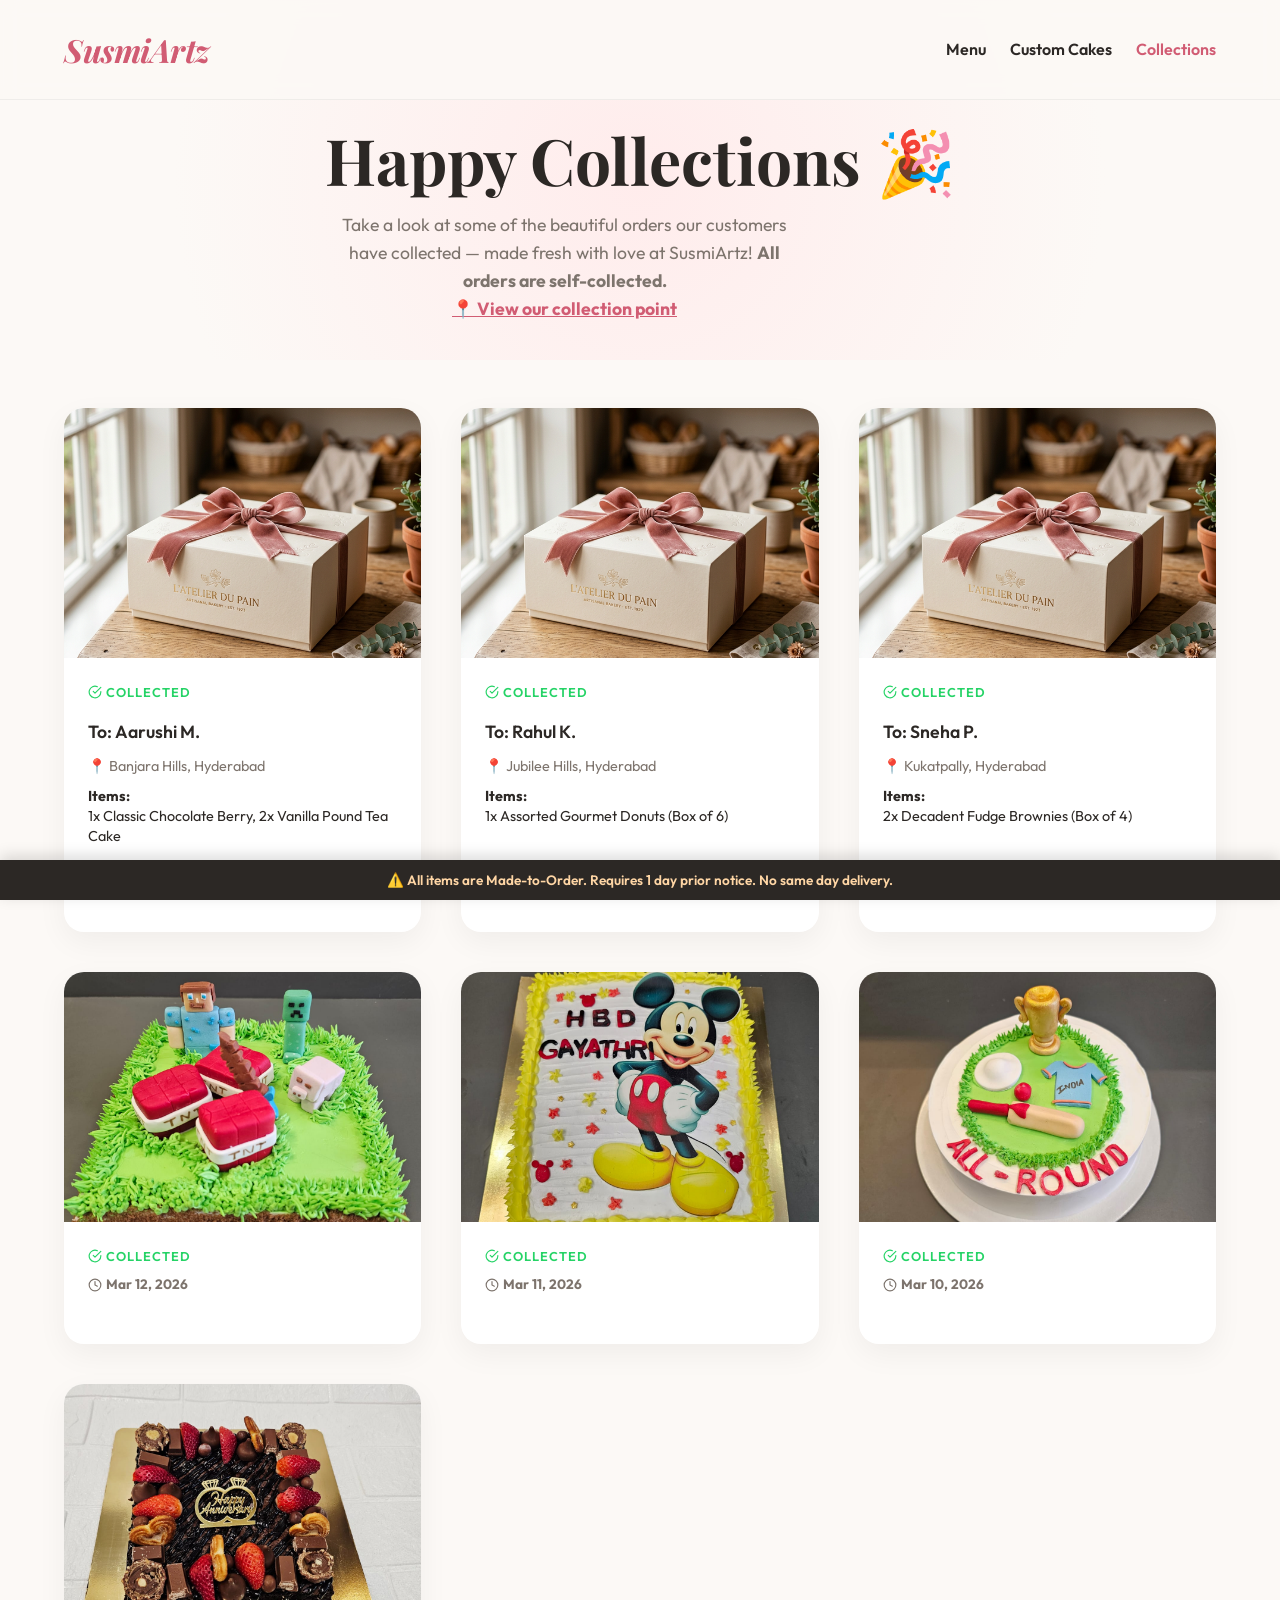
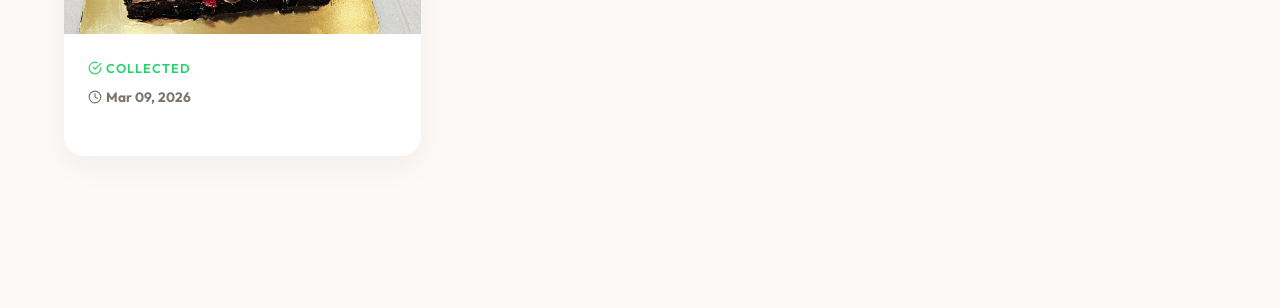
==== deliveries.html @ a03b691c "Updated new code changes" ====
<!DOCTYPE html>
<html lang="en">

<head>
    <meta charset="UTF-8">
    <meta name="viewport" content="width=device-width, initial-scale=1.0">
    <title>SusmiArtz - Happy Collections | Home Bakery Hyderabad</title>
    <!-- Google Fonts for typography -->
    <link rel="preconnect" href="https://fonts.googleapis.com">
    <link rel="preconnect" href="https://fonts.gstatic.com" crossorigin>
    <link
        href="https://fonts.googleapis.com/css2?family=Outfit:wght@300;400;600;800&family=Playfair+Display:ital,wght@0,400;0,700;1,400&display=swap"
        rel="stylesheet">
    <link rel="stylesheet" href="styles.css">
</head>

<body>
    <!-- Navbar -->
    <nav class="navbar">
        <a href="index.html" style="text-decoration: none;">
            <div class="logo">SusmiArtz</div>
        </a>
        <div style="display: flex; gap: 1.5rem; align-items: center;">
            <a href="index.html" style="text-decoration: none; font-weight: 600; color: var(--text-main);">Menu</a>
            <a href="index.html#custom-cakes"
                style="text-decoration: none; font-weight: 600; color: var(--text-main);">Custom Cakes</a>
            <a href="deliveries.html"
                style="text-decoration: none; font-weight: 600; color: var(--primary-color);">Collections</a>
        </div>
    </nav>

    <!-- Header Section -->
    <header class="hero"
        style="min-height: 40vh; align-items: center; justify-content: center; text-align: center; background: radial-gradient(circle at center, #ffecec 0%, var(--background-color) 70%);">
        <div class="hero-content" style="max-width: 800px; margin: 0 auto; margin-top: 40px;">
            <h1>Happy Collections 🎉</h1>
            <p>Take a look at some of the beautiful orders our customers have collected — made fresh with love at
                SusmiArtz! <strong>All orders are self-collected.</strong><br>
                <a href="https://share.google/tC4LkPK85T9SBgXlo" target="_blank" rel="noopener"
                    style="color: var(--primary-color); font-weight: 700;">📍 View our collection point</a>
            </p>
        </div>
    </header>

    <!-- Collections Grid -->
    <main class="menu-section" style="padding-top: 3rem;">
        <div class="product-grid" id="deliveriesGrid">
            <!-- Dynamic delivery items will be injected here -->
        </div>
    </main>

    <script src="data.js"></script>
    <script>
        const deliveriesGrid = document.getElementById('deliveriesGrid');

        function renderDeliveries() {
            const deliveries = typeof DELIVERIES_DATA !== 'undefined' ? DELIVERIES_DATA : [];

            if (!deliveries || deliveries.length === 0) {
                deliveriesGrid.innerHTML = '<p style="text-align: center; grid-column: 1 / -1; color: var(--text-muted);">No recent collections to show yet.</p>';
                return;
            }

            deliveriesGrid.innerHTML = '';
            deliveries.forEach((delivery, index) => {
                const card = document.createElement('div');
                card.className = 'product-card';
                card.style.animationDelay = `${index * 0.1}s`;

                const customerNameHtml = delivery.customerName ? `<h3 class="product-title" style="font-size: 1.1rem; margin-top: 0.5rem;">To: ${delivery.customerName}</h3>` : '';
                const locationHtml = delivery.location ? `<p style="color: var(--text-muted); font-size: 0.9rem; margin-bottom: 0.5rem;">📍 ${delivery.location}</p>` : '';
                const itemsHtml = delivery.items ? `<p style="font-size: 0.9rem; margin-bottom: 1rem; line-height: 1.4;"><strong>Items:</strong> <br>${delivery.items}</p>` : '<div style="flex-grow: 1;"></div>';
                const statusHtml = delivery.status ? delivery.status : 'Collected';

                card.innerHTML = `
                    <img src="${delivery.image}" alt="Collection image" class="product-image" loading="lazy"
                        onerror="this.onerror=null; this.src='assets/bakery_delivery_box.png';">
                    <div class="product-info">
                        <span class="product-category" style="color: #25D366; display: flex; align-items: center; gap: 4px;">
                            <svg xmlns="http://www.w3.org/2000/svg" width="14" height="14" viewBox="0 0 24 24" fill="none" stroke="currentColor" stroke-width="2" stroke-linecap="round" stroke-linejoin="round"><path d="M22 11.08V12a10 10 0 1 1-5.93-9.14"></path><polyline points="22 4 12 14.01 9 11.01"></polyline></svg>
                            ${statusHtml}
                        </span>
                        ${customerNameHtml}
                        ${locationHtml}
                        ${itemsHtml}
                        <div class="product-price" style="font-size: 0.85rem; color: var(--text-muted); margin-top: auto; display: flex; align-items: center; gap: 4px;">
                            <svg xmlns="http://www.w3.org/2000/svg" width="14" height="14" viewBox="0 0 24 24" fill="none" stroke="currentColor" stroke-width="2" stroke-linecap="round" stroke-linejoin="round"><circle cx="12" cy="12" r="10"></circle><polyline points="12 6 12 12 16 14"></polyline></svg>
                            ${delivery.date}
                        </div>
                    </div>
                `;
                deliveriesGrid.appendChild(card);
            });
        }

        renderDeliveries();
    </script>

    <!-- Pre-order floating banner -->
    <div class="preorder-banner">
        ⚠️ All items are Made-to-Order. Requires 1 day prior notice. No same day delivery.
    </div>
</body>

</html>
---- styles.css ----
:root {
    /* Color Palette */
    --primary-color: #d15c73;
    /* Warm blush/rose */
    --primary-hover: #b84a5f;
    --background-color: #fcf9f6;
    /* Off-white / cream for bakery feel */
    --card-bg: #ffffff;
    --text-main: #2c2825;
    --text-muted: #7d746d;
    --accent: #e8a55d;
    /* Warm golden tone */

    /* Typography */
    --font-heading: 'Playfair Display', serif;
    --font-body: 'Outfit', sans-serif;

    /* Shadows & Transitions */
    --shadow-soft: 0 10px 30px rgba(0, 0, 0, 0.05);
    --shadow-hover: 0 20px 40px rgba(209, 92, 115, 0.15);
    --transition-speed: 0.3s;
}

* {
    margin: 0;
    padding: 0;
    box-sizing: border-box;
}

body {
    font-family: var(--font-body);
    background-color: var(--background-color);
    color: var(--text-main);
    line-height: 1.6;
    overflow-x: hidden;
    padding-bottom: 3.5rem;
    /* space for the fixed pre-order banner */
}

/* Typography */
h1,
h2,
h3,
h4 {
    font-family: var(--font-heading);
    font-weight: 700;
    color: var(--text-main);
}

h1 {
    font-size: clamp(3rem, 5vw, 4.5rem);
    line-height: 1.1;
    margin-bottom: 1rem;
}

h2 {
    font-size: clamp(2rem, 3vw, 3rem);
}

/* Pre-order Banner */
.preorder-banner {
    position: fixed;
    bottom: 0;
    left: 0;
    width: 100%;
    background: #2c2825;
    /* Dark background for emphasis */
    color: #ffd6a5;
    /* Warm golden/peach text */
    text-align: center;
    padding: 0.65rem 1rem;
    font-size: 0.85rem;
    font-weight: 600;
    z-index: 1000;
    box-shadow: 0 -4px 15px rgba(0, 0, 0, 0.15);
    line-height: 1.4;
}

/* Self-Collection Info (used in Find Us section) */
.pickup-banner {
    background: linear-gradient(135deg, #ff6b35 0%, #f7931e 100%);
    color: #fff;
    text-align: center;
    padding: 0.65rem 1.5rem;
    font-family: var(--font-body);
    font-size: 0.9rem;
    font-weight: 600;
    display: flex;
    align-items: center;
    justify-content: center;
    gap: 0.75rem;
    flex-wrap: wrap;
    border-radius: 10px;
}

.pickup-banner a {
    color: #fff;
    text-decoration: underline;
    font-weight: 700;
    white-space: nowrap;
}

.pickup-banner a:hover {
    opacity: 0.85;
}

/* Navigation */
.navbar {
    display: flex;
    justify-content: space-between;
    align-items: center;
    padding: 1.5rem 5%;
    background: rgba(252, 249, 246, 0.9);
    backdrop-filter: blur(10px);
    position: fixed;
    width: 100%;
    top: 0;
    z-index: 100;
    border-bottom: 1px solid rgba(0, 0, 0, 0.05);
}

.logo {
    font-family: var(--font-heading);
    font-size: 2rem;
    font-weight: 700;
    font-style: italic;
    color: var(--primary-color);
    letter-spacing: -0.5px;
}

.cart-toggle {
    background: var(--card-bg);
    border: 1px solid rgba(0, 0, 0, 0.1);
    border-radius: 50%;
    width: 50px;
    height: 50px;
    display: flex;
    align-items: center;
    justify-content: center;
    cursor: pointer;
    position: relative;
    transition: all var(--transition-speed) ease;
    box-shadow: var(--shadow-soft);
}

.cart-toggle:hover {
    transform: translateY(-2px);
    box-shadow: var(--shadow-hover);
    border-color: var(--primary-color);
    color: var(--primary-color);
}

.cart-count {
    position: absolute;
    top: -5px;
    right: -5px;
    background: var(--primary-color);
    color: white;
    font-size: 0.75rem;
    font-weight: 800;
    width: 22px;
    height: 22px;
    border-radius: 50%;
    display: flex;
    align-items: center;
    justify-content: center;
    border: 2px solid var(--background-color);
}

/* Hero Section */
.hero {
    min-height: 100vh;
    display: flex;
    align-items: center;
    padding: 0 5%;
    position: relative;
    overflow: hidden;
    padding-top: 80px;
    /* Offset for fixed navbar */
    background: radial-gradient(circle at top right, #ffecec 0%, var(--background-color) 70%);
}

.hero-content {
    max-width: 600px;
    position: relative;
    z-index: 2;
    animation: fadeUp 1s ease-out forwards;
}

.hero p {
    font-size: 1.1rem;
    color: var(--text-muted);
    margin-bottom: 2rem;
    max-width: 480px;
}

.cta-button {
    display: inline-block;
    padding: 1rem 2.5rem;
    background-color: var(--primary-color);
    color: white;
    text-decoration: none;
    border-radius: 30px;
    font-weight: 600;
    letter-spacing: 0.5px;
    transition: all var(--transition-speed);
    box-shadow: 0 10px 20px rgba(209, 92, 115, 0.3);
}

.cta-button:hover {
    background-color: var(--primary-hover);
    transform: translateY(-3px);
    box-shadow: 0 15px 25px rgba(209, 92, 115, 0.4);
}

.hero-decoration {
    position: absolute;
    right: -10%;
    top: 50%;
    transform: translateY(-50%);
    width: 50vw;
    height: 50vw;
    background: url('assets/gourmet_cake_1772978336876.png') center/cover no-repeat;
    border-radius: 50%;
    box-shadow: 0 30px 60px rgba(0, 0, 0, 0.15);
    z-index: 1;
    animation: float 6s ease-in-out infinite, fadeInScale 1.2s ease-out forwards;
}

/* Animations */
@keyframes fadeUp {
    from {
        opacity: 0;
        transform: translateY(30px);
    }

    to {
        opacity: 1;
        transform: translateY(0);
    }
}

@keyframes float {

    0%,
    100% {
        transform: translateY(-50%) translateY(0);
    }

    50% {
        transform: translateY(-50%) translateY(-20px);
    }
}

@keyframes fadeInScale {
    from {
        opacity: 0;
        transform: translateY(-50%) scale(0.9);
    }

    to {
        opacity: 1;
        transform: translateY(-50%) scale(1);
    }
}

/* Menu Section */
.menu-section {
    padding: 6rem 5%;
    max-width: 1400px;
    margin: 0 auto;
}

.section-title {
    text-align: center;
    margin-bottom: 3rem;
    position: relative;
}

.section-title::after {
    content: '';
    display: block;
    width: 60px;
    height: 3px;
    background: var(--primary-color);
    margin: 1rem auto 0;
    border-radius: 2px;
}

.category-filters {
    display: flex;
    justify-content: center;
    gap: 1rem;
    margin-bottom: 3rem;
    flex-wrap: wrap;
}

.filter-btn {
    background: transparent;
    border: 1px solid var(--text-muted);
    padding: 0.6rem 1.5rem;
    border-radius: 20px;
    font-family: var(--font-body);
    font-weight: 500;
    color: var(--text-muted);
    cursor: pointer;
    transition: all var(--transition-speed);
}

.filter-btn:hover,
.filter-btn.active {
    background: var(--primary-color);
    color: white;
    border-color: var(--primary-color);
}

.product-grid {
    display: grid;
    grid-template-columns: repeat(auto-fill, minmax(280px, 1fr));
    gap: 2.5rem;
}

/* Product Card */
.product-card {
    background: var(--card-bg);
    border-radius: 20px;
    overflow: hidden;
    box-shadow: var(--shadow-soft);
    transition: transform var(--transition-speed), box-shadow var(--transition-speed);
    display: flex;
    flex-direction: column;
    animation: fadeIn 0.5s ease-out forwards;
    opacity: 0;
}

.product-card:hover {
    transform: translateY(-10px);
    box-shadow: var(--shadow-hover);
}

.product-image {
    width: 100%;
    height: 250px;
    object-fit: cover;
    transition: transform 0.5s;
}

.product-card:hover .product-image {
    transform: scale(1.05);
}

.product-info {
    padding: 1.5rem;
    display: flex;
    flex-direction: column;
    flex-grow: 1;
}

.product-category {
    font-size: 0.8rem;
    text-transform: uppercase;
    letter-spacing: 1px;
    color: var(--accent);
    margin-bottom: 0.5rem;
    font-weight: 600;
}

.product-title {
    font-size: 1.3rem;
    margin-bottom: 0.5rem;
    font-family: var(--font-body);
    font-weight: 600;
}

.product-price {
    font-size: 1.2rem;
    font-weight: 700;
    color: var(--primary-color);
    margin-bottom: 1.5rem;
    margin-top: auto;
}

.weight-select {
    width: 100%;
    padding: 0.5rem 1rem;
    margin-bottom: 1rem;
    border: 1px solid var(--border-color, #e0dcd9);
    border-radius: 4px;
    background-color: var(--card-bg);
    color: var(--text-main);
    font-family: var(--font-body);
    font-size: 0.95rem;
    cursor: pointer;
    outline: none;
    appearance: none;
    background-image: url("data:image/svg+xml;charset=UTF-8,%3csvg xmlns='http://www.w3.org/2000/svg' viewBox='0 0 24 24' fill='none' stroke='currentColor' stroke-width='2' stroke-linecap='round' stroke-linejoin='round'%3e%3cpolyline points='6 9 12 15 18 9'%3e%3c/polyline%3e%3c/svg%3e");
    background-repeat: no-repeat;
    background-position: right 1rem center;
    background-size: 1em;
}

.weight-select:focus {
    border-color: var(--primary-color);
}

.add-to-cart-btn {
    width: 100%;
    padding: 0.8rem;
    background: transparent;
    border: 2px solid var(--primary-color);
    color: var(--primary-color);
    border-radius: 12px;
    font-weight: 600;
    font-family: var(--font-body);
    cursor: pointer;
    transition: all 0.2s;
}

.add-to-cart-btn:hover {
    background: var(--primary-color);
    color: white;
}

/* Sidebar Cart */
.cart-sidebar {
    position: fixed;
    top: 0;
    right: -400px;
    width: 100%;
    max-width: 400px;
    height: 100vh;
    /* fallback for older browsers */
    height: 100dvh;
    /* dynamic viewport height — fits actual visible area in Chrome */
    background: var(--card-bg);
    box-shadow: -10px 0 30px rgba(0, 0, 0, 0.1);
    z-index: 1000;
    display: flex;
    flex-direction: column;
    transition: right 0.4s cubic-bezier(0.4, 0, 0.2, 1);
}

.cart-sidebar.open {
    right: 0;
}

.cart-header {
    padding: 1.5rem;
    display: flex;
    justify-content: space-between;
    align-items: center;
    border-bottom: 1px solid rgba(0, 0, 0, 0.05);
}

.cart-header h3 {
    font-family: var(--font-body);
    font-size: 1.5rem;
}

.close-cart {
    background: none;
    border: none;
    font-size: 2rem;
    cursor: pointer;
    color: var(--text-muted);
    transition: color 0.2s;
}

.close-cart:hover {
    color: var(--primary-color);
}

.cart-items {
    flex-grow: 1;
    overflow-y: auto;
    -webkit-overflow-scrolling: touch;
    /* smooth scroll on iOS */
    padding: 1.5rem;
    padding-bottom: env(safe-area-inset-bottom, 2rem);
}

.empty-cart-msg {
    text-align: center;
    color: var(--text-muted);
    font-style: italic;
    margin-top: 2rem;
}

/* Cart Item Styling */
.cart-item {
    display: flex;
    align-items: center;
    gap: 1rem;
    margin-bottom: 1.5rem;
    padding-bottom: 1.5rem;
    border-bottom: 1px solid rgba(0, 0, 0, 0.05);
}

.cart-item img {
    width: 60px;
    height: 60px;
    border-radius: 10px;
    object-fit: cover;
    flex-shrink: 0;
}

.cart-item-details {
    flex-grow: 1;
    min-width: 0;
}

.cart-item-title {
    font-weight: 600;
    font-size: 0.95rem;
    margin-bottom: 0.25rem;
}

.cart-item-price {
    color: var(--primary-color);
    font-weight: 600;
}

.quantity-controls {
    display: flex;
    align-items: center;
    gap: 0.5rem;
    background: var(--background-color);
    border-radius: 20px;
    padding: 2px;
}

.qty-btn {
    background: none;
    border: none;
    width: 24px;
    height: 24px;
    border-radius: 50%;
    display: flex;
    align-items: center;
    justify-content: center;
    cursor: pointer;
    background: white;
    box-shadow: 0 2px 5px rgba(0, 0, 0, 0.05);
    transition: background 0.2s;
}

.qty-btn:hover {
    background: #f0f0f0;
}

.qty-display {
    font-size: 0.9rem;
    font-weight: 600;
    min-width: 1ch;
    text-align: center;
}

.remove-item {
    background: none;
    border: none;
    color: #ff4d4d;
    cursor: pointer;
    padding: 5px;
}

.cart-footer {
    padding: 1.5rem;
    /* Extra padding for iOS home indicator and Android nav bar */
    padding-bottom: max(1.5rem, env(safe-area-inset-bottom));
    border-top: 1px solid rgba(0, 0, 0, 0.05);
    background: #fafafa;
    flex-shrink: 0;
    margin-top: auto;
}

.cart-total {
    display: flex;
    justify-content: space-between;
    font-size: 1.25rem;
    font-weight: 700;
    margin-bottom: 1.5rem;
}

.checkout-btn {
    width: 100%;
    padding: 1rem;
    background: #25D366;
    /* WhatsApp Green */
    color: white;
    border: none;
    border-radius: 12px;
    font-size: 1.1rem;
    font-weight: 600;
    font-family: var(--font-body);
    cursor: pointer;
    display: flex;
    align-items: center;
    justify-content: center;
    gap: 0.5rem;
    transition: all 0.2s;
}

.checkout-btn:hover {
    background: #1ebc5a;
    transform: translateY(-2px);
    box-shadow: 0 10px 20px rgba(37, 211, 102, 0.3);
}

.checkout-btn:disabled {
    background: #a5d6b4;
    cursor: not-allowed;
    transform: none;
    box-shadow: none;
}

.continue-shopping-btn {
    width: 100%;
    padding: 0.7rem;
    background: transparent;
    border: 1.5px solid var(--primary-color);
    color: var(--primary-color);
    border-radius: 12px;
    font-size: 0.95rem;
    font-weight: 600;
    font-family: var(--font-body);
    cursor: pointer;
    margin-bottom: 0.75rem;
    transition: all 0.2s;
}

.continue-shopping-btn:hover {
    background: var(--primary-color);
    color: white;
}

.overlay {
    position: fixed;
    top: 0;
    left: 0;
    width: 100vw;
    height: 100vh;
    background: rgba(0, 0, 0, 0.4);
    backdrop-filter: blur(4px);
    z-index: 999;
    opacity: 0;
    pointer-events: none;
    transition: opacity 0.4s;
}

.overlay.active {
    opacity: 1;
    pointer-events: auto;
}

/* Utilities for animations */
@keyframes fadeIn {
    to {
        opacity: 1;
    }
}

/* =====================
   MOBILE / RESPONSIVE
   ===================== */
@media (max-width: 768px) {

    /* --- Navbar: Single row — logo left, links + cart right --- */
    .navbar {
        padding: 0.75rem 4%;
        flex-direction: row;
        flex-wrap: nowrap;
        align-items: center;
    }

    .logo {
        font-size: 1.3rem;
        flex: 1;
    }

    .navbar>div {
        gap: 0.75rem !important;
        margin-right: 0.75rem !important;
        flex-shrink: 0;
    }

    .navbar a {
        font-size: 0.85rem;
    }

    .cart-toggle {
        width: 40px;
        height: 40px;
        flex-shrink: 0;
    }

    /* --- Hero: Clean, stacked layout, hide decorative circle --- */
    .hero {
        flex-direction: column;
        text-align: center;
        padding: 90px 5% 3rem;
        min-height: auto;
        overflow: visible;
        align-items: center;
    }

    .hero-content {
        max-width: 100%;
        z-index: 2;
    }

    .hero h1 {
        font-size: clamp(1.8rem, 7vw, 2.8rem);
        margin-bottom: 0.75rem;
    }

    .hero p {
        font-size: 0.95rem;
        max-width: 100%;
        margin-left: auto;
        margin-right: auto;
        margin-bottom: 1.5rem;
    }

    .cta-button {
        display: block;
        width: fit-content;
        margin: 0 auto;
        padding: 0.85rem 2rem;
    }

    /* Hide the large decorative circle — overlaps content on mobile */
    .hero-decoration {
        display: none;
    }

    /* --- Products: 2-column grid on mobile --- */
    .product-grid {
        grid-template-columns: repeat(2, 1fr);
        gap: 0.75rem;
    }

    .product-image {
        height: 150px;
    }

    .product-info {
        padding: 0.75rem;
    }

    .product-title {
        font-size: 0.9rem;
    }

    .product-price {
        font-size: 1rem;
        margin-bottom: 0.75rem;
    }

    .weight-select {
        font-size: 0.85rem;
        padding: 0.4rem 0.75rem;
    }

    .add-to-cart-btn {
        font-size: 0.85rem;
        padding: 0.65rem;
    }

    /* --- Cart: Full screen on mobile --- */
    .cart-sidebar {
        max-width: 100vw;
        right: -100vw;
    }

    /* --- Category filters --- */
    .category-filters {
        gap: 0.5rem;
    }

    .filter-btn {
        font-size: 0.78rem;
        padding: 0.4rem 0.9rem;
    }

    /* --- Reviews --- */
    .review-grid {
        grid-template-columns: 1fr;
    }
}

/* Reviews Section */
.reviews-section {
    padding: 6rem 5%;
    max-width: 1400px;
    margin: 0 auto;
    background-color: #fffaf7;
    border-radius: 40px;
    margin-bottom: 4rem;
}

.review-grid {
    display: grid;
    grid-template-columns: repeat(auto-fit, minmax(300px, 1fr));
    gap: 2rem;
    margin-bottom: 3rem;
}

.review-card {
    background: var(--card-bg);
    border-radius: 20px;
    padding: 2rem;
    box-shadow: var(--shadow-soft);
    display: flex;
    flex-direction: column;
    gap: 1rem;
    align-items: center;
    text-align: center;
}

.review-image {
    width: 120px;
    height: 120px;
    border-radius: 50%;
    object-fit: cover;
    margin-bottom: 0.5rem;
    box-shadow: 0 5px 15px rgba(0, 0, 0, 0.1);
}

.review-text {
    font-style: italic;
    color: var(--text-muted);
}

.review-author {
    font-weight: 700;
    font-family: var(--font-heading);
    font-size: 1.2rem;
}

.review-stars {
    color: #ffd700;
    font-size: 1.2rem;
}

.leave-review-container {
    text-align: center;
    margin-top: 2rem;
}

.review-btn {
    display: inline-flex;
    align-items: center;
    gap: 0.5rem;
    padding: 1rem 2rem;
    background-color: var(--background-color);
    border: 2px solid var(--primary-color);
    color: var(--primary-color);
    text-decoration: none;
    border-radius: 30px;
    font-weight: 600;
    transition: all var(--transition-speed);
}

.review-btn:hover {
    background-color: var(--primary-color);
    color: white;
}
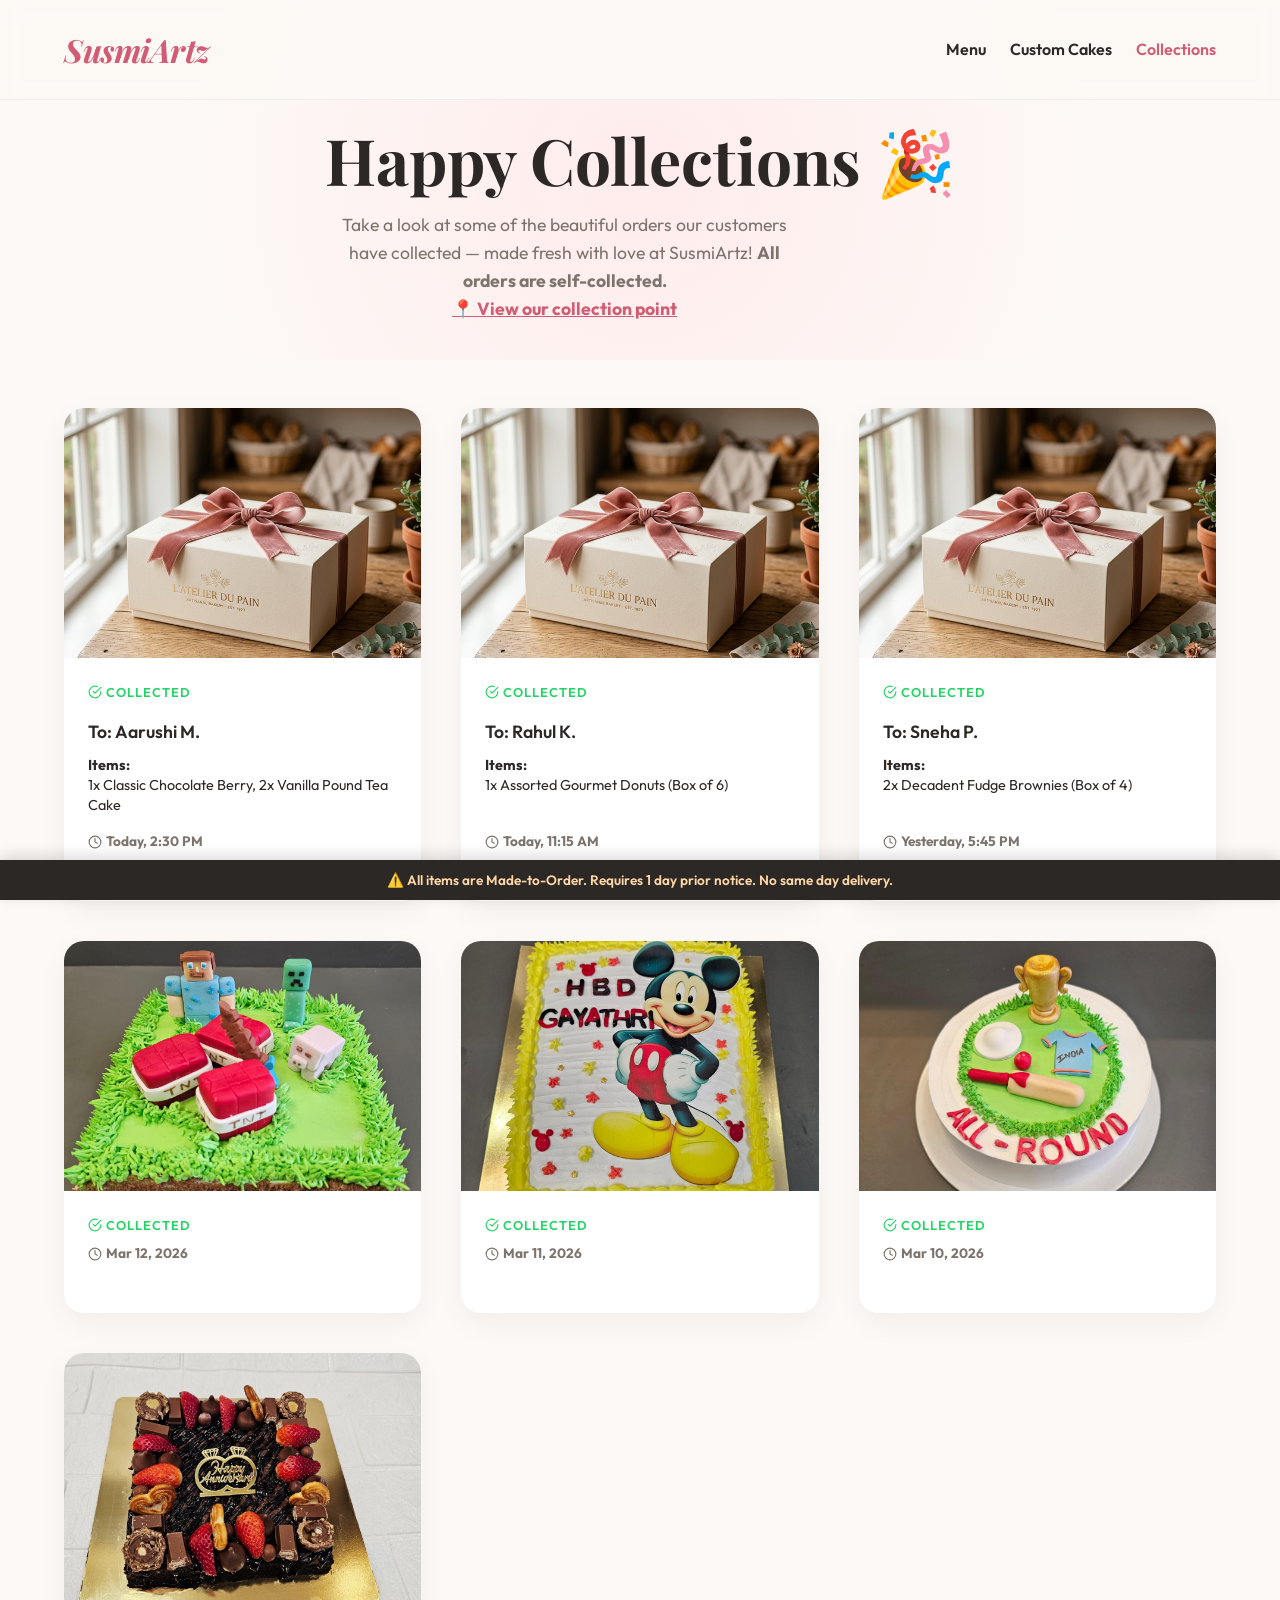
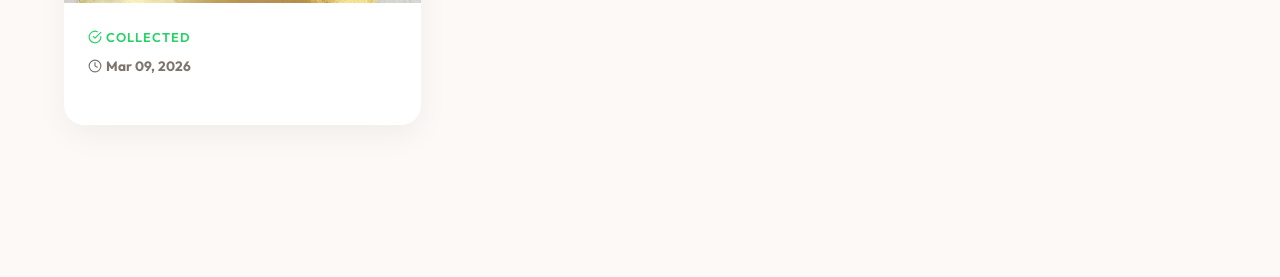
==== commit 0d1db392: "Updated new code changes" ====
--- a/deliveries.html
+++ b/deliveries.html
@@ -68,7 +68,6 @@
                 card.style.animationDelay = `${index * 0.1}s`;
 
                 const customerNameHtml = delivery.customerName ? `<h3 class="product-title" style="font-size: 1.1rem; margin-top: 0.5rem;">To: ${delivery.customerName}</h3>` : '';
-                const locationHtml = delivery.location ? `<p style="color: var(--text-muted); font-size: 0.9rem; margin-bottom: 0.5rem;">📍 ${delivery.location}</p>` : '';
                 const itemsHtml = delivery.items ? `<p style="font-size: 0.9rem; margin-bottom: 1rem; line-height: 1.4;"><strong>Items:</strong> <br>${delivery.items}</p>` : '<div style="flex-grow: 1;"></div>';
                 const statusHtml = delivery.status ? delivery.status : 'Collected';
 
@@ -81,7 +80,6 @@
                             ${statusHtml}
                         </span>
                         ${customerNameHtml}
-                        ${locationHtml}
                         ${itemsHtml}
                         <div class="product-price" style="font-size: 0.85rem; color: var(--text-muted); margin-top: auto; display: flex; align-items: center; gap: 4px;">
                             <svg xmlns="http://www.w3.org/2000/svg" width="14" height="14" viewBox="0 0 24 24" fill="none" stroke="currentColor" stroke-width="2" stroke-linecap="round" stroke-linejoin="round"><circle cx="12" cy="12" r="10"></circle><polyline points="12 6 12 12 16 14"></polyline></svg>
--- a/styles.css
+++ b/styles.css
@@ -74,6 +74,10 @@
     z-index: 1000;
     box-shadow: 0 -4px 15px rgba(0, 0, 0, 0.15);
     line-height: 1.4;
+}
+
+body.cart-open .preorder-banner {
+    display: none !important;
 }
 
 /* Self-Collection Info (used in Find Us section) */
@@ -434,7 +438,7 @@
     /* dynamic viewport height — fits actual visible area in Chrome */
     background: var(--card-bg);
     box-shadow: -10px 0 30px rgba(0, 0, 0, 0.1);
-    z-index: 1000;
+    z-index: 1002;
     display: flex;
     flex-direction: column;
     transition: right 0.4s cubic-bezier(0.4, 0, 0.2, 1);
@@ -641,7 +645,7 @@
     height: 100vh;
     background: rgba(0, 0, 0, 0.4);
     backdrop-filter: blur(4px);
-    z-index: 999;
+    z-index: 1001;
     opacity: 0;
     pointer-events: none;
     transition: opacity 0.4s;
@@ -808,38 +812,53 @@
 .review-card {
     background: var(--card-bg);
     border-radius: 20px;
-    padding: 2rem;
+    padding: 2.5rem 2rem 2rem;
     box-shadow: var(--shadow-soft);
     display: flex;
     flex-direction: column;
     gap: 1rem;
     align-items: center;
     text-align: center;
-}
-
-.review-image {
-    width: 120px;
-    height: 120px;
-    border-radius: 50%;
-    object-fit: cover;
-    margin-bottom: 0.5rem;
-    box-shadow: 0 5px 15px rgba(0, 0, 0, 0.1);
+    position: relative;
+    transition: transform var(--transition-speed), box-shadow var(--transition-speed);
+}
+
+.review-card:hover {
+    transform: translateY(-6px);
+    box-shadow: var(--shadow-hover);
+}
+
+.review-card::before {
+    content: '\201C';
+    font-family: var(--font-heading);
+    font-size: 5rem;
+    line-height: 1;
+    color: var(--primary-color);
+    opacity: 0.15;
+    position: absolute;
+    top: 0.5rem;
+    left: 1.25rem;
+    pointer-events: none;
+}
+
+.review-stars {
+    color: #ffd700;
+    font-size: 1.4rem;
+    letter-spacing: 2px;
 }
 
 .review-text {
     font-style: italic;
     color: var(--text-muted);
+    line-height: 1.7;
+    flex-grow: 1;
 }
 
 .review-author {
     font-weight: 700;
     font-family: var(--font-heading);
-    font-size: 1.2rem;
-}
-
-.review-stars {
-    color: #ffd700;
-    font-size: 1.2rem;
+    font-size: 1.1rem;
+    color: var(--primary-color);
 }
 
 .leave-review-container {
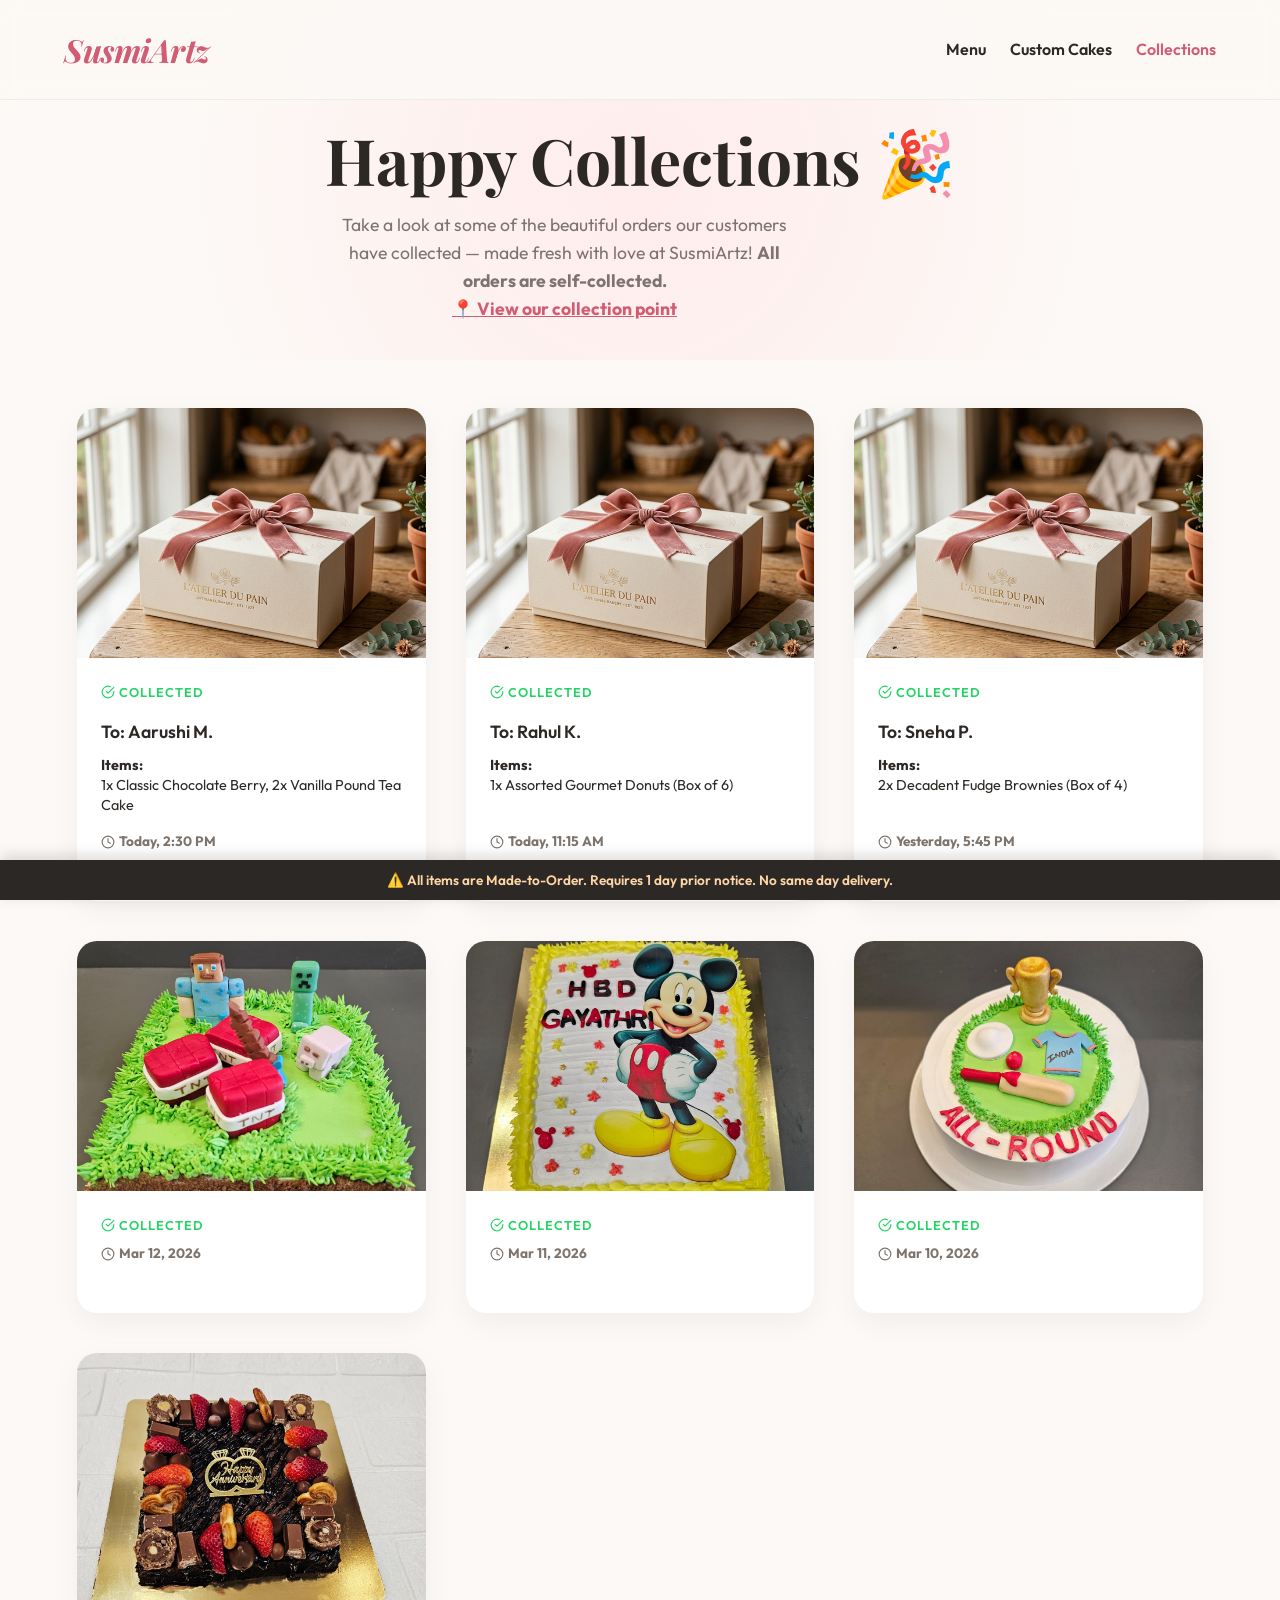
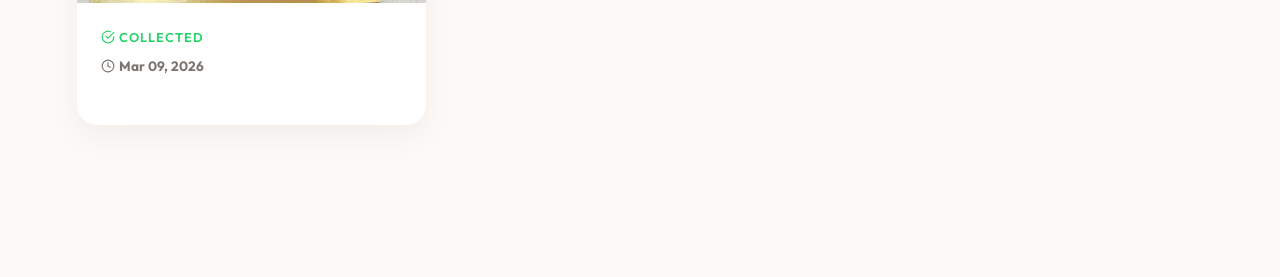
==== commit 8ed4a5a7: "Images updated" ====
--- a/deliveries.html
+++ b/deliveries.html
@@ -5,6 +5,22 @@
     <meta charset="UTF-8">
     <meta name="viewport" content="width=device-width, initial-scale=1.0">
     <title>SusmiArtz - Happy Collections | Home Bakery Hyderabad</title>
+    <meta name="description" content="See real orders collected by happy SusmiArtz customers — handcrafted cakes, brownies and donuts made fresh in Hyderabad. All orders self-collected.">
+    <link rel="canonical" href="https://susmiartz.github.io/deliveries.html">
+    <!-- Open Graph -->
+    <meta property="og:type" content="website">
+    <meta property="og:site_name" content="SusmiArtz">
+    <meta property="og:locale" content="en_IN">
+    <meta property="og:url" content="https://susmiartz.github.io/deliveries.html">
+    <meta property="og:title" content="Happy Collections — SusmiArtz Home Bakery Hyderabad">
+    <meta property="og:description" content="Real orders collected by our happy customers — custom cakes, brownies, donuts made with love for 6+ years in Hyderabad.">
+    <meta property="og:image" content="https://susmiartz.github.io/assets/gourmet_cake_1772978336876.png">
+    <!-- Twitter / X Card -->
+    <meta name="twitter:card" content="summary_large_image">
+    <meta name="twitter:title" content="Happy Collections — SusmiArtz Home Bakery Hyderabad">
+    <meta name="twitter:description" content="Real orders collected by our happy customers — custom cakes, brownies, donuts made with love in Hyderabad.">
+    <meta name="twitter:image" content="https://susmiartz.github.io/assets/gourmet_cake_1772978336876.png">
+    <meta name="robots" content="index, follow">
     <!-- Google Fonts for typography -->
     <link rel="preconnect" href="https://fonts.googleapis.com">
     <link rel="preconnect" href="https://fonts.gstatic.com" crossorigin>
@@ -72,7 +88,9 @@
                 const statusHtml = delivery.status ? delivery.status : 'Collected';
 
                 card.innerHTML = `
-                    <img src="${delivery.image}" alt="Collection image" class="product-image" loading="lazy"
+                    <img src="${delivery.image}"
+                        alt="SusmiArtz freshly baked order collected${delivery.customerName ? ' by ' + delivery.customerName : ''} on ${delivery.date} — handmade cakes and treats, Hyderabad"
+                        class="product-image" loading="lazy"
                         onerror="this.onerror=null; this.src='assets/bakery_delivery_box.png';">
                     <div class="product-info">
                         <span class="product-category" style="color: #25D366; display: flex; align-items: center; gap: 4px;">
--- a/styles.css
+++ b/styles.css
@@ -883,4 +883,141 @@
 .review-btn:hover {
     background-color: var(--primary-color);
     color: white;
+}
+
+/* =====================
+   LARGE SCREENS (≥1200px)
+   — cart as a persistent right panel
+   ===================== */
+@media (min-width: 1200px) {
+
+    /* Widen the cart sidebar */
+    .cart-sidebar {
+        width: 440px;
+        max-width: 440px;
+        right: -440px;
+        border-left: 1px solid rgba(0, 0, 0, 0.07);
+        box-shadow: -6px 0 40px rgba(0, 0, 0, 0.08);
+    }
+
+    /* When cart is open: slide the whole body content left
+       so it's not covered by the panel */
+    body.cart-open {
+        overflow: hidden;
+    }
+
+    /* Cart items: more breathing room */
+    .cart-item img {
+        width: 72px;
+        height: 72px;
+        border-radius: 12px;
+    }
+
+    .cart-item-title {
+        font-size: 1rem;
+    }
+
+    .cart-item-price {
+        font-size: 1rem;
+    }
+
+    /* Footer checkout area */
+    .cart-footer {
+        padding: 1.75rem;
+    }
+
+    .cart-total {
+        font-size: 1.35rem;
+        margin-bottom: 1.25rem;
+    }
+
+    .checkout-btn {
+        font-size: 1.15rem;
+        padding: 1.1rem;
+    }
+
+    .continue-shopping-btn {
+        font-size: 1rem;
+        padding: 0.8rem;
+    }
+
+    /* Cart header */
+    .cart-header {
+        padding: 1.75rem 1.75rem 1.25rem;
+    }
+
+    .cart-header h3 {
+        font-size: 1.6rem;
+    }
+
+    /* Cart items scroll area */
+    .cart-items {
+        padding: 1.5rem 1.75rem;
+    }
+
+    /* Overlay: softer on large screens */
+    .overlay {
+        background: rgba(0, 0, 0, 0.25);
+    }
+
+    /* Give the product grid more columns on big screens */
+    .product-grid {
+        grid-template-columns: repeat(auto-fill, minmax(300px, 1fr));
+        gap: 2.5rem;
+    }
+
+    /* Hero: cap content width for readability on ultra-wide */
+    .hero-content {
+        max-width: 640px;
+    }
+
+    /* Sections: add more horizontal padding on large screens */
+    .menu-section,
+    .reviews-section {
+        padding-left: 6%;
+        padding-right: 6%;
+    }
+}
+
+/* =====================
+   EXTRA LARGE (≥1600px / 17in+)
+   ===================== */
+@media (min-width: 1600px) {
+
+    .cart-sidebar {
+        width: 480px;
+        max-width: 480px;
+        right: -480px;
+    }
+
+    .cart-sidebar.open {
+        right: 0;
+    }
+
+    .product-grid {
+        grid-template-columns: repeat(auto-fill, minmax(320px, 1fr));
+        gap: 3rem;
+    }
+
+    .product-image {
+        height: 280px;
+    }
+
+    .cart-item img {
+        width: 80px;
+        height: 80px;
+    }
+
+    .cart-header h3 {
+        font-size: 1.75rem;
+    }
+
+    .cart-total {
+        font-size: 1.45rem;
+    }
+
+    .checkout-btn {
+        font-size: 1.2rem;
+        padding: 1.2rem;
+    }
 }
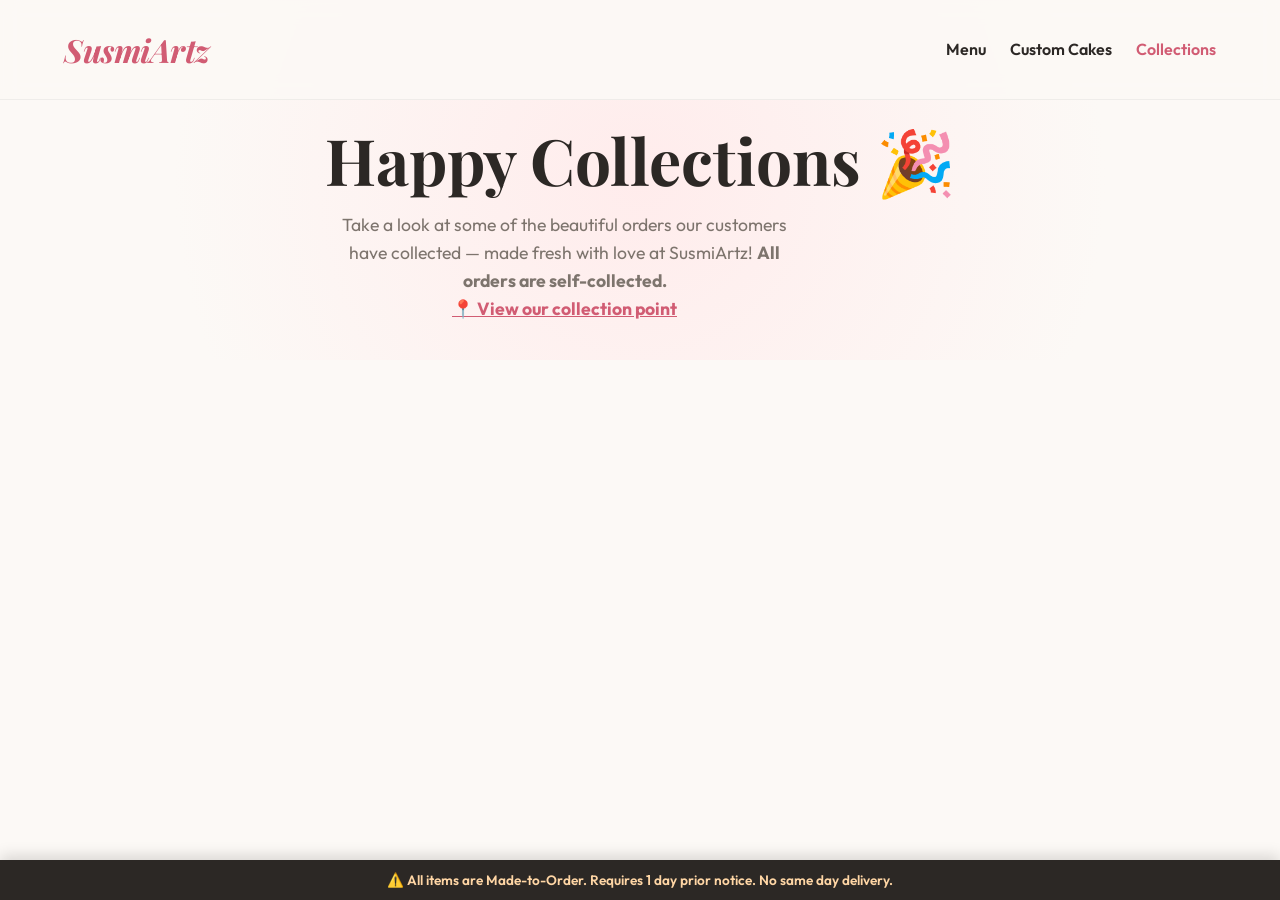
==== commit 293d0585: "New cakes delvered" ====
--- a/deliveries.html
+++ b/deliveries.html
@@ -68,6 +68,38 @@
     <script src="data.js"></script>
     <script>
         const deliveriesGrid = document.getElementById('deliveriesGrid');
+        const lightbox = document.getElementById('lightbox');
+        const lightboxImg = document.getElementById('lightbox-img');
+        let isZoomed = false;
+
+        function openLightbox(src) {
+            lightbox.style.display = 'flex';
+            lightboxImg.src = src;
+            lightboxImg.style.transform = 'scale(1)';
+            lightboxImg.style.cursor = 'zoom-in';
+            isZoomed = false;
+            document.body.style.overflow = 'hidden'; // Prevent background scrolling
+        }
+
+        function closeLightbox() {
+            lightbox.style.display = 'none';
+            document.body.style.overflow = 'auto';
+        }
+
+        // Close when clicking outside image
+        lightbox.onclick = (e) => {
+            if (e.target !== lightboxImg) {
+                closeLightbox();
+            }
+        };
+
+        // Zoom image on click
+        lightboxImg.onclick = (e) => {
+            e.stopPropagation();
+            isZoomed = !isZoomed;
+            lightboxImg.style.transform = isZoomed ? 'scale(2)' : 'scale(1)';
+            lightboxImg.style.cursor = isZoomed ? 'zoom-out' : 'zoom-in';
+        };
 
         function renderDeliveries() {
             const deliveries = typeof DELIVERIES_DATA !== 'undefined' ? DELIVERIES_DATA : [];
@@ -83,26 +115,22 @@
                 card.className = 'product-card';
                 card.style.animationDelay = `${index * 0.1}s`;
 
-                const customerNameHtml = delivery.customerName ? `<h3 class="product-title" style="font-size: 1.1rem; margin-top: 0.5rem;">To: ${delivery.customerName}</h3>` : '';
-                const itemsHtml = delivery.items ? `<p style="font-size: 0.9rem; margin-bottom: 1rem; line-height: 1.4;"><strong>Items:</strong> <br>${delivery.items}</p>` : '<div style="flex-grow: 1;"></div>';
+                const itemsHtml = delivery.items ? `<p style="font-size: 0.9rem; margin-bottom: 1rem; line-height: 1.4; margin-top: 0.5rem;"><strong>Items:</strong> <br>${delivery.items}</p>` : '<div style="flex-grow: 1;"></div>';
                 const statusHtml = delivery.status ? delivery.status : 'Collected';
 
                 card.innerHTML = `
                     <img src="${delivery.image}"
-                        alt="SusmiArtz freshly baked order collected${delivery.customerName ? ' by ' + delivery.customerName : ''} on ${delivery.date} — handmade cakes and treats, Hyderabad"
+                        alt="SusmiArtz freshly baked order collected — handmade cakes and treats, Hyderabad"
                         class="product-image" loading="lazy"
+                        onclick="openLightbox(this.src)"
+                        style="cursor: zoom-in;"
                         onerror="this.onerror=null; this.src='assets/bakery_delivery_box.png';">
                     <div class="product-info">
                         <span class="product-category" style="color: #25D366; display: flex; align-items: center; gap: 4px;">
                             <svg xmlns="http://www.w3.org/2000/svg" width="14" height="14" viewBox="0 0 24 24" fill="none" stroke="currentColor" stroke-width="2" stroke-linecap="round" stroke-linejoin="round"><path d="M22 11.08V12a10 10 0 1 1-5.93-9.14"></path><polyline points="22 4 12 14.01 9 11.01"></polyline></svg>
                             ${statusHtml}
                         </span>
-                        ${customerNameHtml}
                         ${itemsHtml}
-                        <div class="product-price" style="font-size: 0.85rem; color: var(--text-muted); margin-top: auto; display: flex; align-items: center; gap: 4px;">
-                            <svg xmlns="http://www.w3.org/2000/svg" width="14" height="14" viewBox="0 0 24 24" fill="none" stroke="currentColor" stroke-width="2" stroke-linecap="round" stroke-linejoin="round"><circle cx="12" cy="12" r="10"></circle><polyline points="12 6 12 12 16 14"></polyline></svg>
-                            ${delivery.date}
-                        </div>
                     </div>
                 `;
                 deliveriesGrid.appendChild(card);
@@ -112,6 +140,12 @@
         renderDeliveries();
     </script>
 
+    <!-- Lightbox Modal -->
+    <div id="lightbox" style="display: none; position: fixed; top: 0; left: 0; width: 100%; height: 100%; background: rgba(0,0,0,0.85); z-index: 2000; justify-content: center; align-items: center; cursor: zoom-out;">
+        <span onclick="closeLightbox()" style="position: absolute; top: 20px; right: 30px; color: white; font-size: 40px; font-weight: bold; cursor: pointer; text-shadow: 0 2px 4px rgba(0,0,0,0.5);">&times;</span>
+        <img id="lightbox-img" style="max-width: 90%; max-height: 90vh; object-fit: contain; border-radius: 8px; transition: transform 0.3s cubic-bezier(0.25, 0.46, 0.45, 0.94); box-shadow: 0 10px 30px rgba(0,0,0,0.5);">
+    </div>
+
     <!-- Pre-order floating banner -->
     <div class="preorder-banner">
         ⚠️ All items are Made-to-Order. Requires 1 day prior notice. No same day delivery.
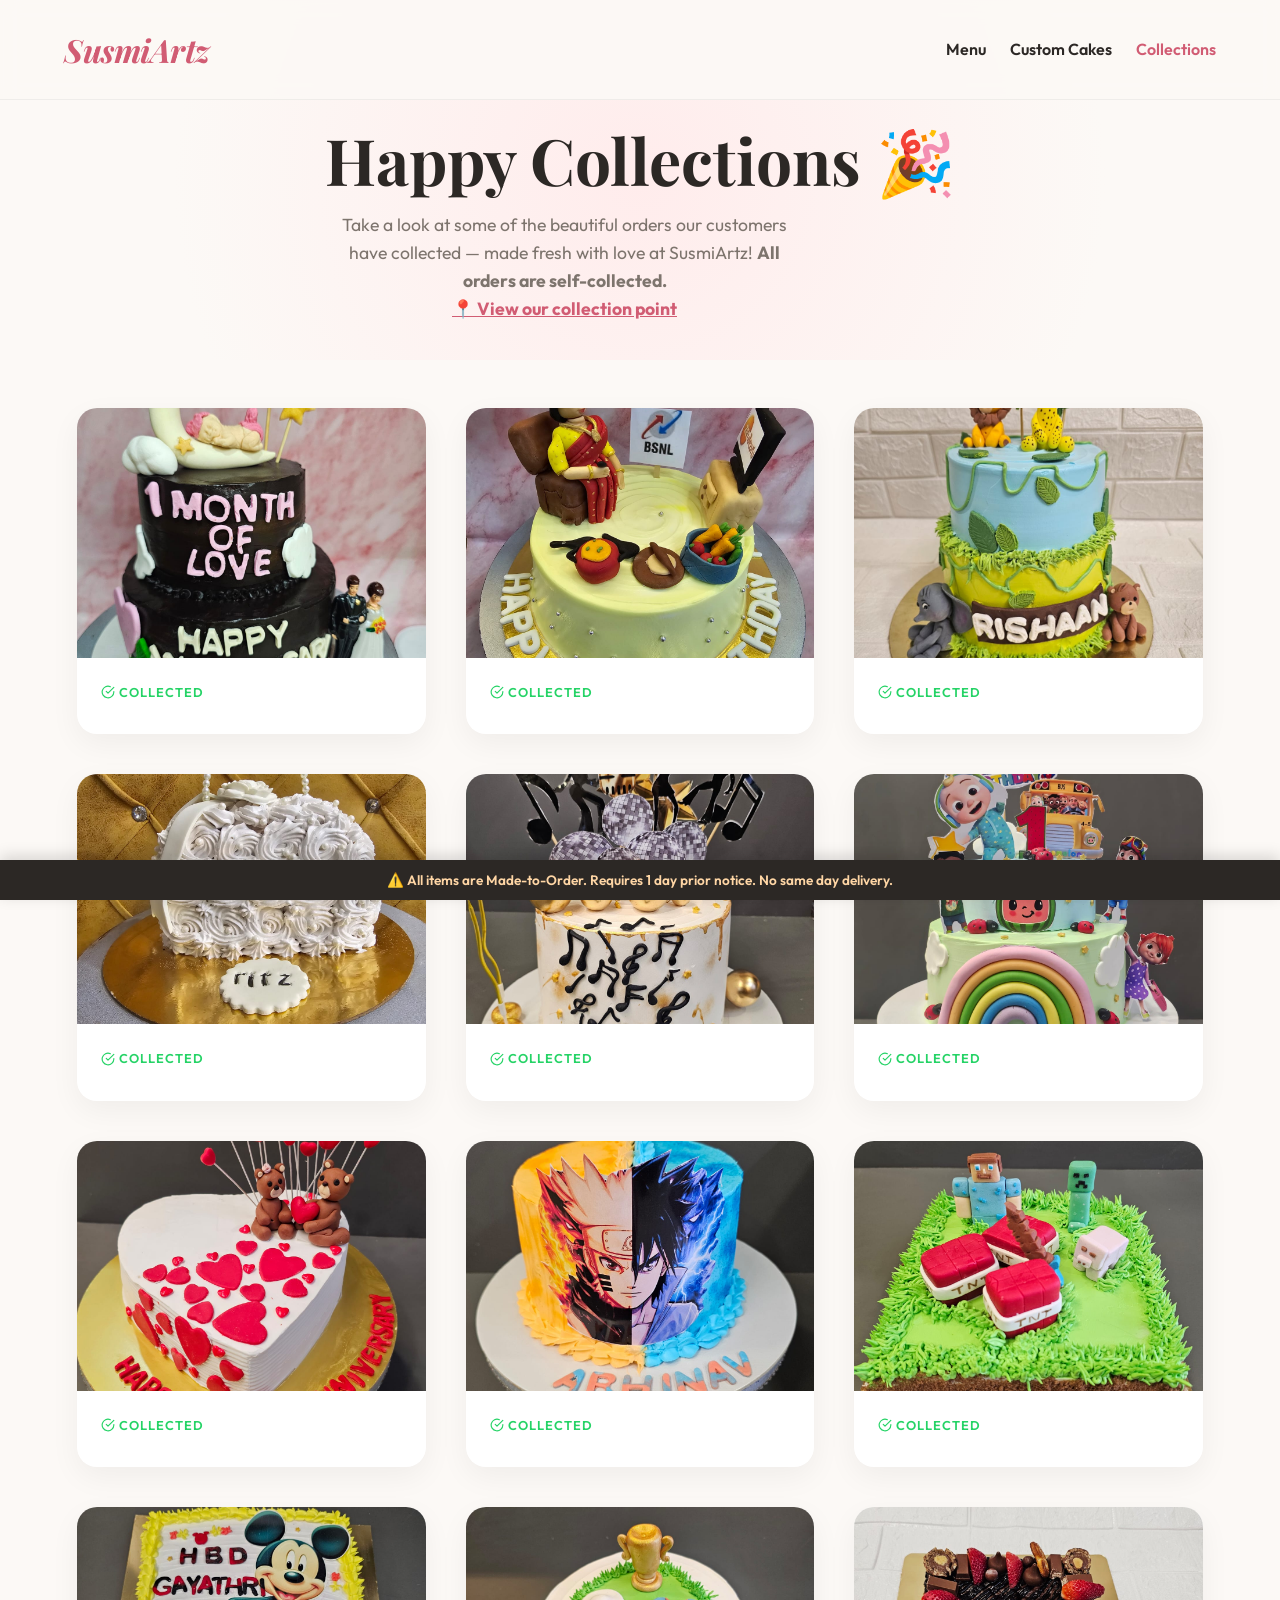
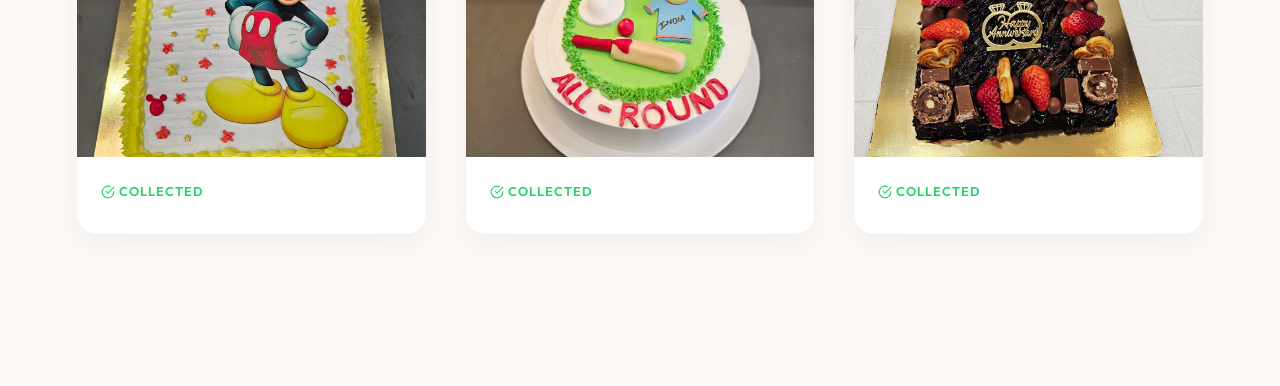
==== commit 86cac8d2: "New cakes delvered" ====
--- a/deliveries.html
+++ b/deliveries.html
@@ -65,6 +65,12 @@
         </div>
     </main>
 
+    <!-- Lightbox Modal — must be before scripts so getElementById finds it -->
+    <div id="lightbox" style="display: none; position: fixed; top: 0; left: 0; width: 100%; height: 100%; background: rgba(0,0,0,0.85); z-index: 2000; justify-content: center; align-items: center; cursor: zoom-out;">
+        <span onclick="closeLightbox()" style="position: absolute; top: 20px; right: 30px; color: white; font-size: 40px; font-weight: bold; cursor: pointer; text-shadow: 0 2px 4px rgba(0,0,0,0.5);">&times;</span>
+        <img id="lightbox-img" style="max-width: 90%; max-height: 90vh; object-fit: contain; border-radius: 8px; transition: transform 0.3s cubic-bezier(0.25, 0.46, 0.45, 0.94); box-shadow: 0 10px 30px rgba(0,0,0,0.5);">
+    </div>
+
     <script src="data.js"></script>
     <script>
         const deliveriesGrid = document.getElementById('deliveriesGrid');
@@ -78,7 +84,7 @@
             lightboxImg.style.transform = 'scale(1)';
             lightboxImg.style.cursor = 'zoom-in';
             isZoomed = false;
-            document.body.style.overflow = 'hidden'; // Prevent background scrolling
+            document.body.style.overflow = 'hidden';
         }
 
         function closeLightbox() {
@@ -86,14 +92,10 @@
             document.body.style.overflow = 'auto';
         }
 
-        // Close when clicking outside image
         lightbox.onclick = (e) => {
-            if (e.target !== lightboxImg) {
-                closeLightbox();
-            }
+            if (e.target !== lightboxImg) closeLightbox();
         };
 
-        // Zoom image on click
         lightboxImg.onclick = (e) => {
             e.stopPropagation();
             isZoomed = !isZoomed;
@@ -102,10 +104,11 @@
         };
 
         function renderDeliveries() {
-            const deliveries = typeof DELIVERIES_DATA !== 'undefined' ? DELIVERIES_DATA : [];
+            const deliveries = (typeof DELIVERIES_DATA !== 'undefined' && DELIVERIES_DATA.length > 0)
+                ? DELIVERIES_DATA : [];
 
-            if (!deliveries || deliveries.length === 0) {
-                deliveriesGrid.innerHTML = '<p style="text-align: center; grid-column: 1 / -1; color: var(--text-muted);">No recent collections to show yet.</p>';
+            if (deliveries.length === 0) {
+                deliveriesGrid.innerHTML = '<p style="text-align: center; grid-column: 1 / -1; color: var(--text-muted); padding: 2rem;">No recent collections to show yet.</p>';
                 return;
             }
 
@@ -115,12 +118,15 @@
                 card.className = 'product-card';
                 card.style.animationDelay = `${index * 0.1}s`;
 
-                const itemsHtml = delivery.items ? `<p style="font-size: 0.9rem; margin-bottom: 1rem; line-height: 1.4; margin-top: 0.5rem;"><strong>Items:</strong> <br>${delivery.items}</p>` : '<div style="flex-grow: 1;"></div>';
-                const statusHtml = delivery.status ? delivery.status : 'Collected';
+                const imgSrc = (delivery.image || 'assets/bakery_delivery_box.png').replace(/ /g, '%20');
+                const statusHtml = delivery.status || 'Collected';
+                const itemsHtml = delivery.items
+                    ? `<p style="font-size:0.9rem;margin-bottom:1rem;line-height:1.4;margin-top:0.5rem;"><strong>Items:</strong><br>${delivery.items}</p>`
+                    : '<div style="flex-grow:1;"></div>';
 
                 card.innerHTML = `
-                    <img src="${delivery.image}"
-                        alt="SusmiArtz freshly baked order collected — handmade cakes and treats, Hyderabad"
+                    <img src="${imgSrc}"
+                        alt="SusmiArtz delivery — handmade cakes and treats"
                         class="product-image" loading="lazy"
                         onclick="openLightbox(this.src)"
                         style="cursor: zoom-in;"
@@ -140,12 +146,6 @@
         renderDeliveries();
     </script>
 
-    <!-- Lightbox Modal -->
-    <div id="lightbox" style="display: none; position: fixed; top: 0; left: 0; width: 100%; height: 100%; background: rgba(0,0,0,0.85); z-index: 2000; justify-content: center; align-items: center; cursor: zoom-out;">
-        <span onclick="closeLightbox()" style="position: absolute; top: 20px; right: 30px; color: white; font-size: 40px; font-weight: bold; cursor: pointer; text-shadow: 0 2px 4px rgba(0,0,0,0.5);">&times;</span>
-        <img id="lightbox-img" style="max-width: 90%; max-height: 90vh; object-fit: contain; border-radius: 8px; transition: transform 0.3s cubic-bezier(0.25, 0.46, 0.45, 0.94); box-shadow: 0 10px 30px rgba(0,0,0,0.5);">
-    </div>
-
     <!-- Pre-order floating banner -->
     <div class="preorder-banner">
         ⚠️ All items are Made-to-Order. Requires 1 day prior notice. No same day delivery.
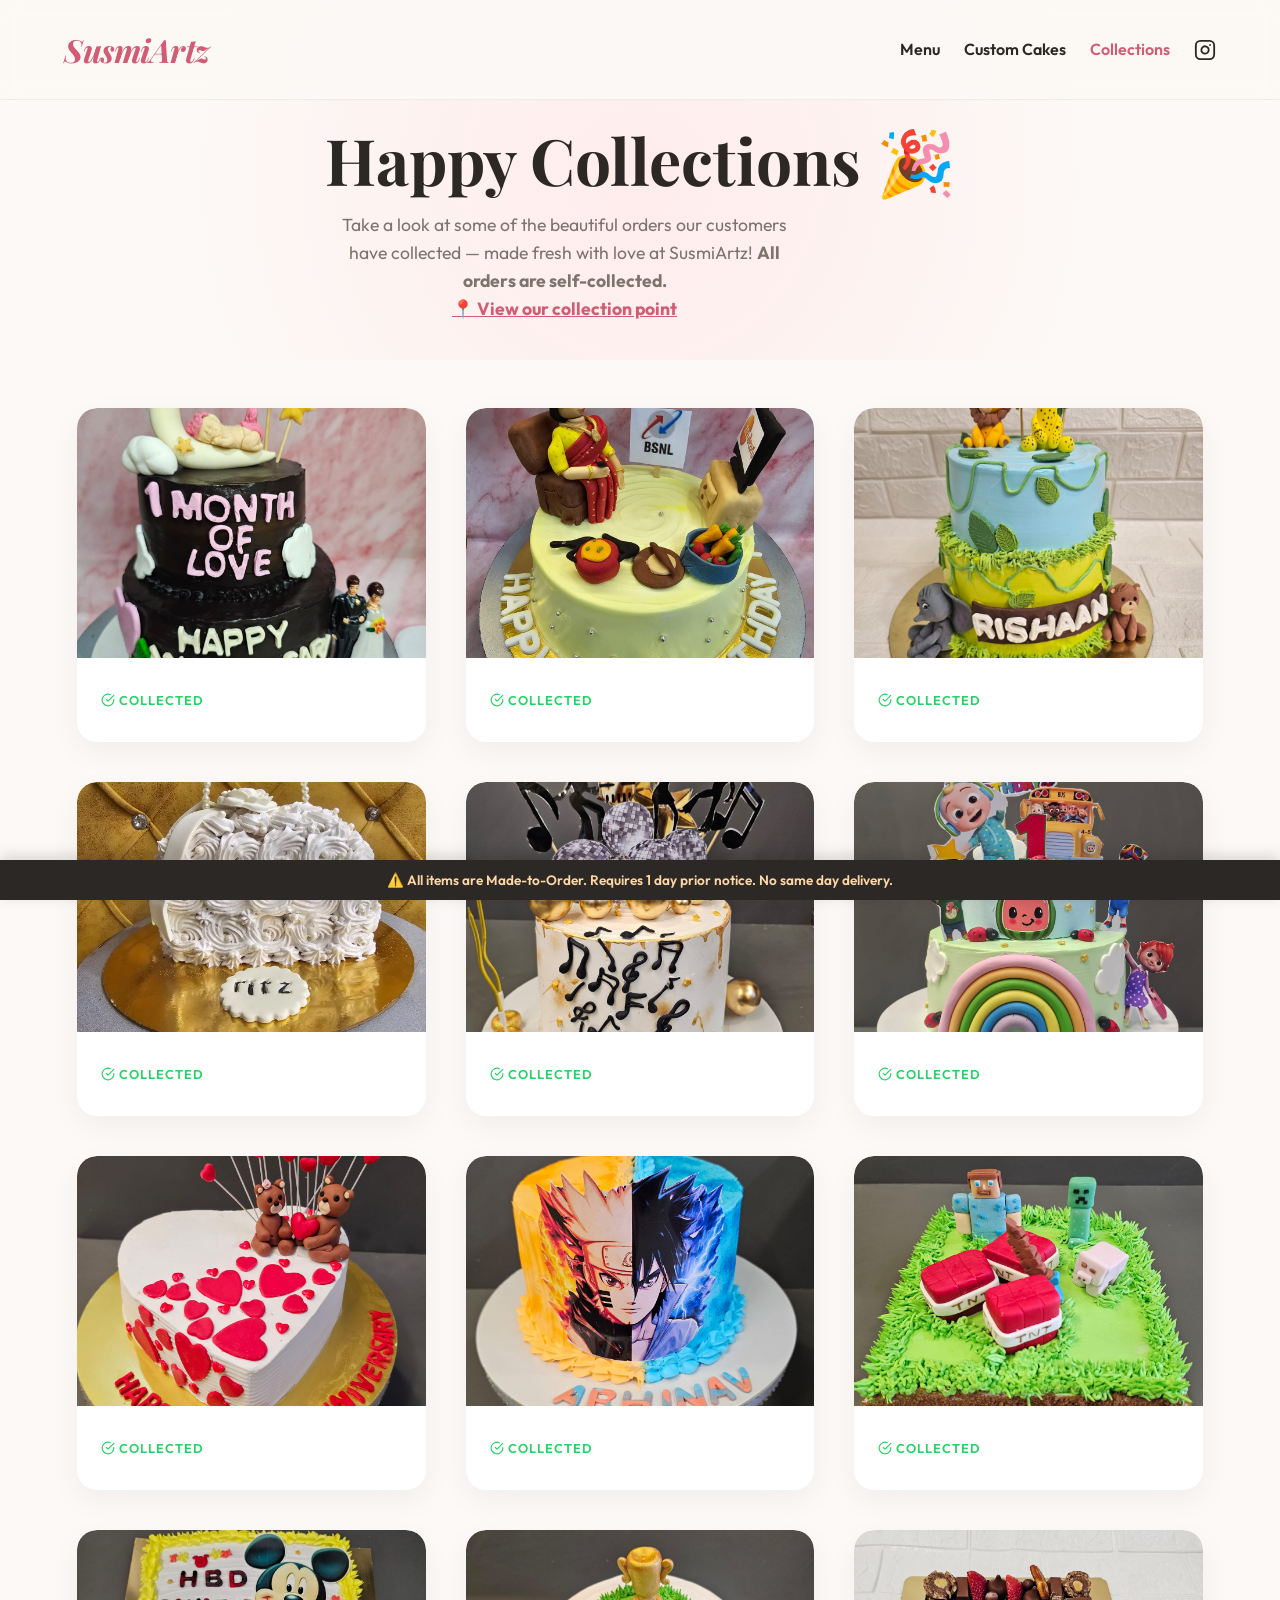
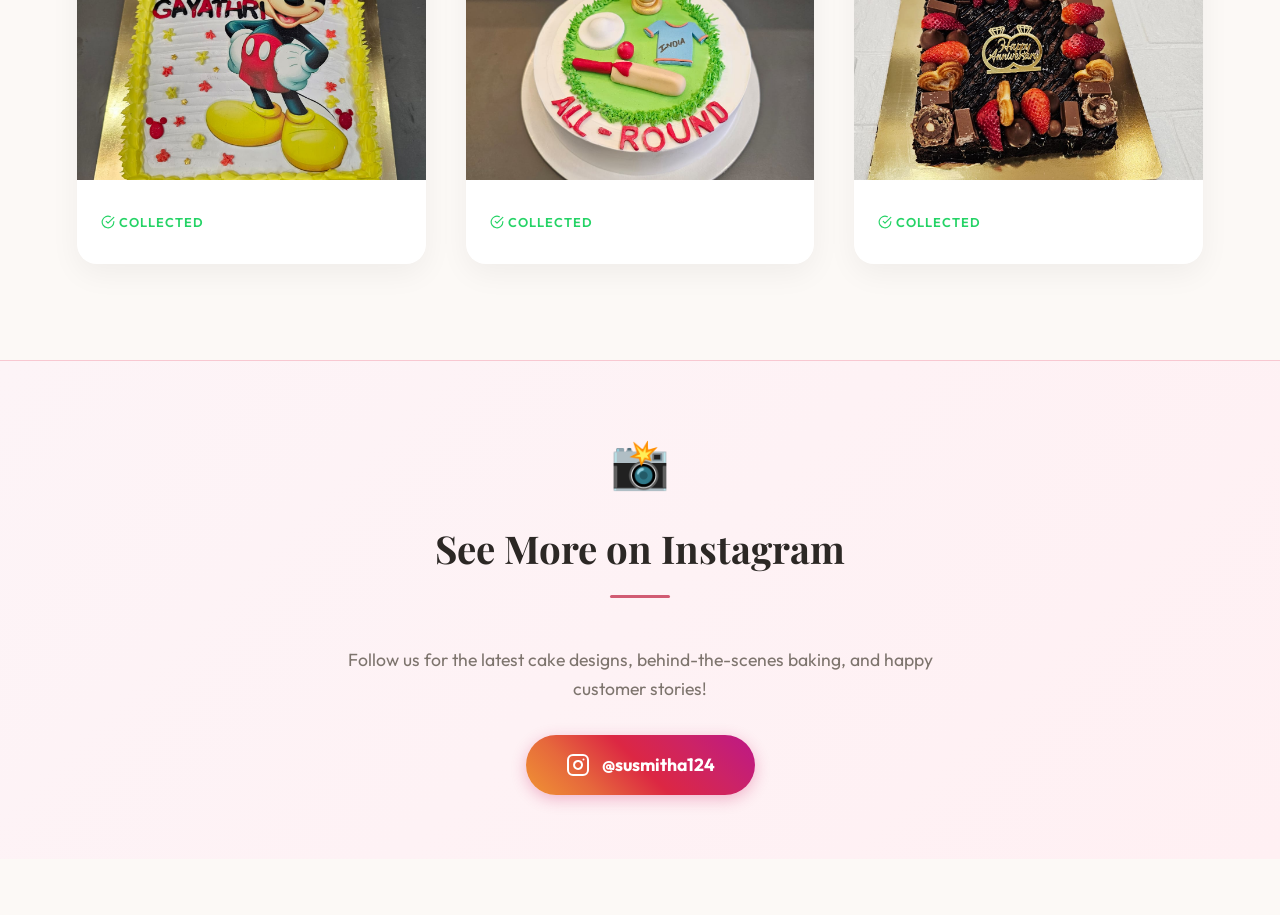
==== commit 1fb66699: "New cakes delvered" ====
--- a/deliveries.html
+++ b/deliveries.html
@@ -42,6 +42,13 @@
                 style="text-decoration: none; font-weight: 600; color: var(--text-main);">Custom Cakes</a>
             <a href="deliveries.html"
                 style="text-decoration: none; font-weight: 600; color: var(--primary-color);">Collections</a>
+            <a href="https://www.instagram.com/susmitha124/" target="_blank" rel="noopener" aria-label="Visit SusmiArtz on Instagram" style="color: var(--text-main); display: flex; align-items: center; transition: color 0.2s;">
+                <svg xmlns="http://www.w3.org/2000/svg" width="22" height="22" viewBox="0 0 24 24" fill="none" stroke="currentColor" stroke-width="2" stroke-linecap="round" stroke-linejoin="round">
+                    <rect x="2" y="2" width="20" height="20" rx="5" ry="5"></rect>
+                    <path d="M16 11.37A4 4 0 1 1 12.63 8 4 4 0 0 1 16 11.37z"></path>
+                    <line x1="17.5" y1="6.5" x2="17.51" y2="6.5"></line>
+                </svg>
+            </a>
         </div>
     </nav>
 
@@ -124,19 +131,29 @@
                     ? `<p style="font-size:0.9rem;margin-bottom:1rem;line-height:1.4;margin-top:0.5rem;"><strong>Items:</strong><br>${delivery.items}</p>`
                     : '<div style="flex-grow:1;"></div>';
 
+                const instagramHtml = delivery.instagramUrl
+                    ? `<a href="${delivery.instagramUrl}" target="_blank" class="instagram-btn" style="margin-top: auto; display: inline-flex; align-items: center; justify-content: center; gap: 6px; padding: 0.6rem; background: #E1306C; color: white; text-decoration: none; border-radius: 8px; font-size: 0.85rem; font-weight: 600; transition: transform 0.2s;">
+                        <svg xmlns="http://www.w3.org/2000/svg" width="14" height="14" viewBox="0 0 24 24" fill="none" stroke="currentColor" stroke-width="2" stroke-linecap="round" stroke-linejoin="round"><rect x="2" y="2" width="20" height="20" rx="5" ry="5"></rect><path d="M16 11.37A4 4 0 1 1 12.63 8 4 4 0 0 1 16 11.37z"></path><line x1="17.5" y1="6.5" x2="17.51" y2="6.5"></line></svg>
+                        Watch on Instagram
+                       </a>`
+                    : '';
+
                 card.innerHTML = `
-                    <img src="${imgSrc}"
-                        alt="SusmiArtz delivery — handmade cakes and treats"
-                        class="product-image" loading="lazy"
-                        onclick="openLightbox(this.src)"
-                        style="cursor: zoom-in;"
-                        onerror="this.onerror=null; this.src='assets/bakery_delivery_box.png';">
-                    <div class="product-info">
-                        <span class="product-category" style="color: #25D366; display: flex; align-items: center; gap: 4px;">
+                    <div class="product-image-wrap" style="position: relative; overflow: hidden; border-radius: 20px 20px 0 0;">
+                        <img src="${imgSrc}"
+                            alt="SusmiArtz delivery — handmade cakes and treats"
+                            class="product-image" loading="lazy"
+                            onclick="openLightbox(this.src)"
+                            style="cursor: zoom-in;"
+                            onerror="this.onerror=null; this.src='assets/bakery_delivery_box.png';">
+                    </div>
+                    <div class="product-info" style="display: flex; flex-direction: column; flex-grow: 1;">
+                        <span class="product-category" style="color: #25D366; display: flex; align-items: center; gap: 4px; margin-bottom: 0.5rem;">
                             <svg xmlns="http://www.w3.org/2000/svg" width="14" height="14" viewBox="0 0 24 24" fill="none" stroke="currentColor" stroke-width="2" stroke-linecap="round" stroke-linejoin="round"><path d="M22 11.08V12a10 10 0 1 1-5.93-9.14"></path><polyline points="22 4 12 14.01 9 11.01"></polyline></svg>
                             ${statusHtml}
                         </span>
                         ${itemsHtml}
+                        ${instagramHtml}
                     </div>
                 `;
                 deliveriesGrid.appendChild(card);
@@ -146,6 +163,22 @@
         renderDeliveries();
     </script>
 
+    <!-- Follow us on Instagram CTA -->
+    <section style="background: linear-gradient(135deg, #fdf4f7 0%, #fff0f3 100%); padding: 4rem 2rem; text-align: center; border-top: 1px solid #f8c8d1;">
+        <div style="max-width: 600px; margin: 0 auto;">
+            <div style="font-size: 3rem; margin-bottom: 1rem;">📸</div>
+            <h2 class="section-title">See More on Instagram</h2>
+            <p style="color: var(--text-muted); font-size: 1.1rem; margin-bottom: 2rem;">
+                Follow us for the latest cake designs, behind-the-scenes baking, and happy customer stories!
+            </p>
+            <a href="https://www.instagram.com/susmitha124/" target="_blank" rel="noopener"
+               style="display: inline-flex; align-items: center; gap: 0.75rem; background: linear-gradient(45deg, #f09433 0%, #e6683c 25%, #dc2743 50%, #cc2366 75%, #bc1888 100%); color: white; padding: 1rem 2.5rem; border-radius: 50px; text-decoration: none; font-weight: 700; font-size: 1.1rem; box-shadow: 0 4px 15px rgba(204, 35, 102, 0.3); transition: transform 0.3s;">
+                <svg xmlns="http://www.w3.org/2000/svg" width="24" height="24" viewBox="0 0 24 24" fill="none" stroke="currentColor" stroke-width="2" stroke-linecap="round" stroke-linejoin="round"><rect x="2" y="2" width="20" height="20" rx="5" ry="5"></rect><path d="M16 11.37A4 4 0 1 1 12.63 8 4 4 0 0 1 16 11.37z"></path><line x1="17.5" y1="6.5" x2="17.51" y2="6.5"></line></svg>
+                @susmitha124
+            </a>
+        </div>
+    </section>
+
     <!-- Pre-order floating banner -->
     <div class="preorder-banner">
         ⚠️ All items are Made-to-Order. Requires 1 day prior notice. No same day delivery.
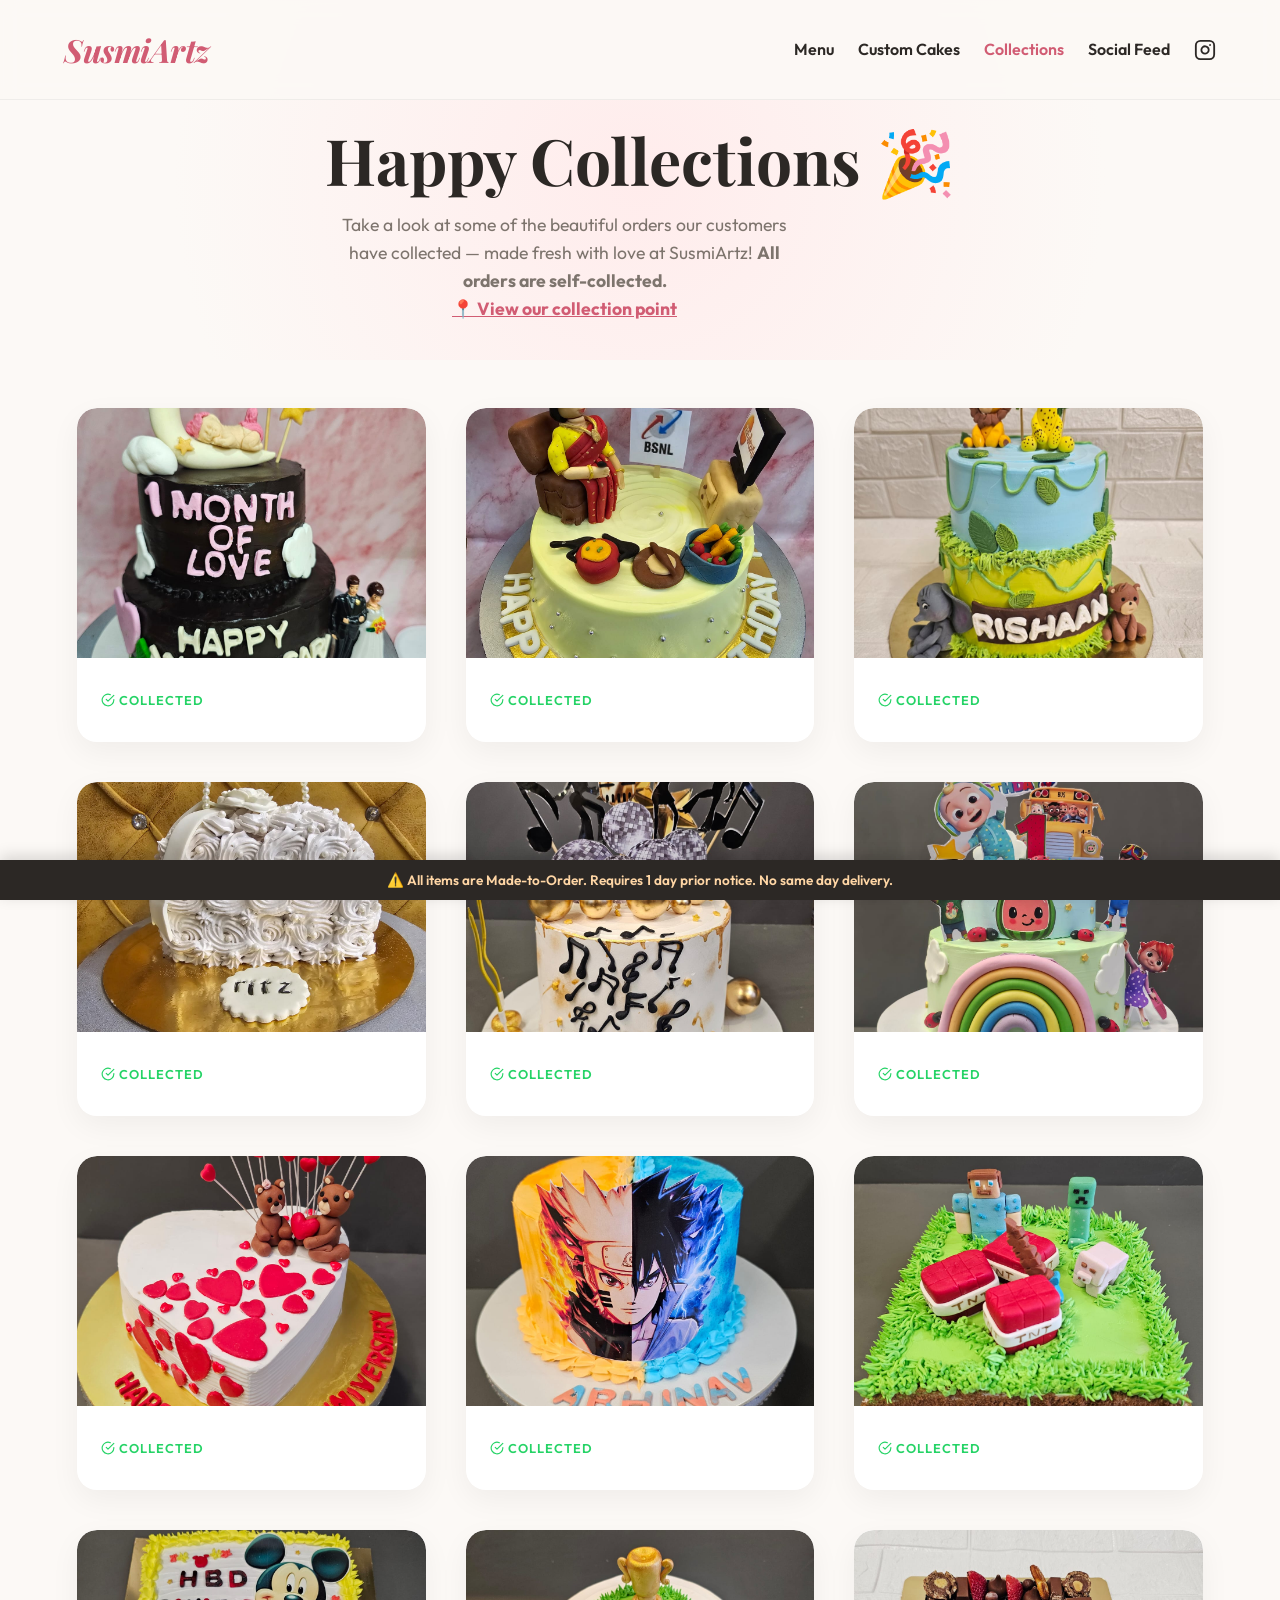
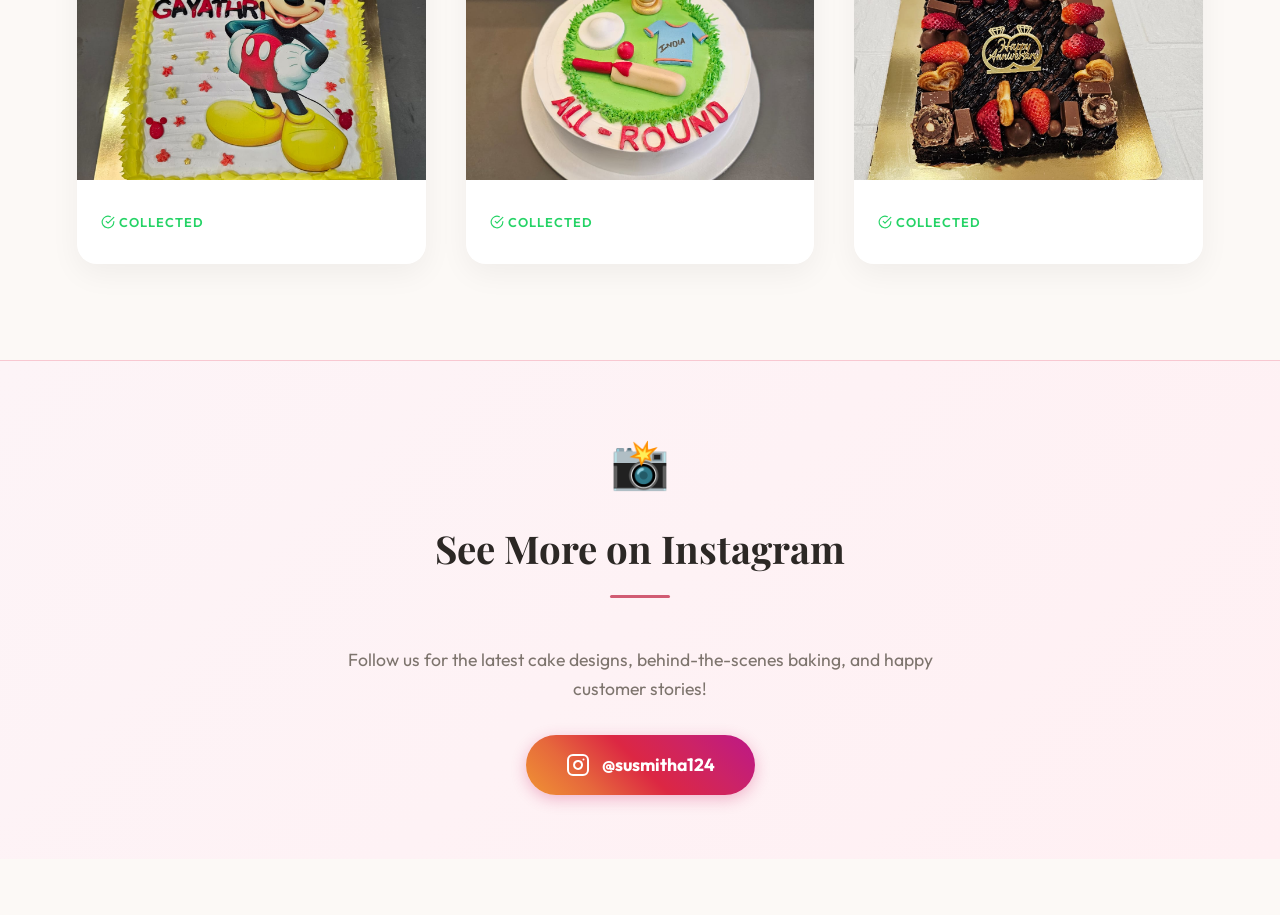
==== commit 2b5f2847: "New cakes delvered" ====
--- a/deliveries.html
+++ b/deliveries.html
@@ -42,6 +42,8 @@
                 style="text-decoration: none; font-weight: 600; color: var(--text-main);">Custom Cakes</a>
             <a href="deliveries.html"
                 style="text-decoration: none; font-weight: 600; color: var(--primary-color);">Collections</a>
+            <a href="instagram-feed.html"
+                style="text-decoration: none; font-weight: 600; color: var(--text-main);">Social Feed</a>
             <a href="https://www.instagram.com/susmitha124/" target="_blank" rel="noopener" aria-label="Visit SusmiArtz on Instagram" style="color: var(--text-main); display: flex; align-items: center; transition: color 0.2s;">
                 <svg xmlns="http://www.w3.org/2000/svg" width="22" height="22" viewBox="0 0 24 24" fill="none" stroke="currentColor" stroke-width="2" stroke-linecap="round" stroke-linejoin="round">
                     <rect x="2" y="2" width="20" height="20" rx="5" ry="5"></rect>
